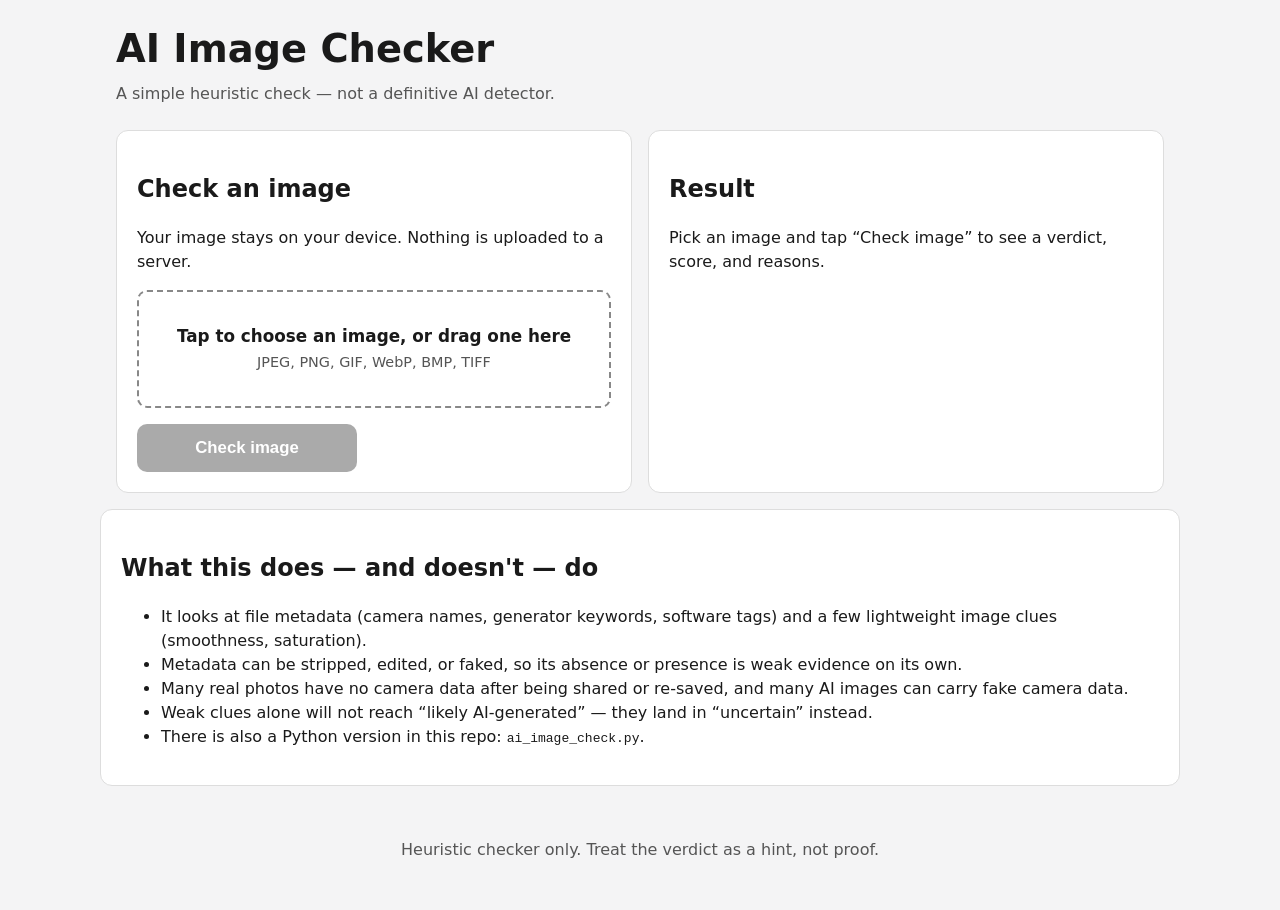
==== index.html @ d67d6201 "Add AI image checker: HTML/CSS/JS web version for GitHub Pages plus Python CLI" ====
<!DOCTYPE html>
<html lang="en">
<head>
<meta charset="utf-8">
<meta name="viewport" content="width=device-width, initial-scale=1">
<title>AI Image Checker</title>
<meta name="description" content="A simple, client-side heuristic checker: is this image likely AI-generated, or a real camera photo?">
<link rel="stylesheet" href="style.css">
</head>
<body>
<header class="site-header">
  <h1>AI Image Checker</h1>
  <p class="tagline">A simple heuristic check — not a definitive AI detector.</p>
</header>

<main class="layout">
  <section class="card upload-card" aria-labelledby="upload-heading">
    <h2 id="upload-heading">Check an image</h2>
    <p>Your image stays on your device. Nothing is uploaded to a server.</p>

    <label class="dropzone" id="dropzone" for="file-input">
      <span class="dropzone-text">Tap to choose an image, or drag one here</span>
      <span class="dropzone-hint">JPEG, PNG, GIF, WebP, BMP, TIFF</span>
      <input type="file" id="file-input" accept="image/*" class="visually-hidden">
    </label>

    <button type="button" id="check-button" disabled>Check image</button>
    <p class="error" id="error" role="alert" hidden></p>

    <figure class="preview" id="preview" hidden>
      <img id="preview-img" alt="Preview of the image you selected">
      <figcaption id="file-info"></figcaption>
    </figure>
  </section>

  <section class="card result-card" aria-labelledby="result-heading" aria-live="polite">
    <h2 id="result-heading">Result</h2>
    <div id="empty-state">
      <p>Pick an image and tap “Check image” to see a verdict, score, and reasons.</p>
    </div>
    <div id="result" hidden>
      <p class="verdict" id="verdict"></p>
      <p class="score-line">Score: <strong id="score"></strong> / 100</p>
      <div class="score-bar" role="img" aria-label="AI likelihood score bar">
        <div class="score-fill" id="score-fill"></div>
      </div>
      <p class="score-legend">0 = most like a real camera photo &nbsp;·&nbsp; 50 = uncertain &nbsp;·&nbsp; 100 = most like AI-generated</p>
      <h3>Reasons</h3>
      <ul id="reasons"></ul>
    </div>
  </section>
</main>

<section class="card limits">
  <h2>What this does — and doesn't — do</h2>
  <ul>
    <li>It looks at file metadata (camera names, generator keywords, software tags) and a few lightweight image clues (smoothness, saturation).</li>
    <li>Metadata can be stripped, edited, or faked, so its absence or presence is weak evidence on its own.</li>
    <li>Many real photos have no camera data after being shared or re-saved, and many AI images can carry fake camera data.</li>
    <li>Weak clues alone will not reach “likely AI-generated” — they land in “uncertain” instead.</li>
    <li>There is also a Python version in this repo: <code>ai_image_check.py</code>.</li>
  </ul>
</section>

<footer class="site-footer">
  <p>Heuristic checker only. Treat the verdict as a hint, not proof.</p>
</footer>

<script src="script.js"></script>
</body>
</html>
---- style.css ----
/* Mobile-first, responsive. No external fonts or frameworks. */
* { box-sizing: border-box; }

body {
  margin: 0;
  font-family: system-ui, -apple-system, "Segoe UI", Roboto, Arial, sans-serif;
  line-height: 1.5;
  color: #1a1a1a;
  background: #f4f4f5;
}

.site-header, .site-footer {
  max-width: 1080px;
  margin: 0 auto;
  padding: 1.25rem 1rem 0.5rem;
}

.site-header h1 { margin: 0 0 0.25rem; font-size: 1.9rem; }
.tagline { margin: 0; color: #555; }

.layout {
  max-width: 1080px;
  margin: 0 auto;
  padding: 1rem;
  display: grid;
  gap: 1rem;
  grid-template-columns: 1fr;
}

.card {
  background: #fff;
  border: 1px solid #ddd;
  border-radius: 12px;
  padding: 1.25rem;
}

.limits {
  max-width: 1080px;
  margin: 0 auto 1rem;
  width: calc(100% - 2rem);
}

.dropzone {
  display: block;
  border: 2px dashed #888;
  border-radius: 10px;
  padding: 2rem 1rem;
  text-align: center;
  cursor: pointer;
  margin: 1rem 0;
}
/* Visually hidden, but still activatable via its <label> — unlike
   display:none / hidden inputs, which some mobile browsers ignore. */
.visually-hidden {
  position: absolute;
  width: 1px;
  height: 1px;
  overflow: hidden;
  clip: rect(0 0 0 0);
  white-space: nowrap;
}

.dropzone:hover, .dropzone:focus-within { border-color: #0b5fff; background: #eef4ff; }
.dropzone-text { display: block; font-weight: 600; font-size: 1.05rem; }
.dropzone-hint { color: #555; font-size: 0.9rem; }

button {
  width: 100%;
  min-height: 48px;
  font-size: 1.05rem;
  font-weight: 600;
  border: 0;
  border-radius: 10px;
  background: #0b5fff;
  color: #fff;
  cursor: pointer;
}
button:disabled { background: #aaa; cursor: not-allowed; }

.error { color: #a00; font-weight: 600; }

.preview { margin: 1rem 0 0; }
.preview img {
  width: 100%;
  height: auto;
  max-height: 420px;
  object-fit: contain;
  border-radius: 8px;
  background: #eee;
}

.verdict { font-size: 1.4rem; font-weight: 700; margin: 0.5rem 0; }
.verdict.ai { color: #8a1c1c; }
.verdict.real { color: #14632e; }
.verdict.uncertain { color: #7a5a00; }

.score-bar {
  height: 16px;
  background: #e5e5e5;
  border-radius: 8px;
  overflow: hidden;
}
.score-fill { height: 100%; width: 50%; background: #0b5fff; }
.score-legend { color: #555; font-size: 0.9rem; }

.site-footer { padding-bottom: 2rem; color: #555; text-align: center; }

/* PC / tablet: two columns side by side, narrower buttons */
@media (min-width: 800px) {
  .layout { grid-template-columns: 1fr 1fr; }
  .site-header h1 { font-size: 2.4rem; }
  button { width: auto; min-width: 220px; }
}
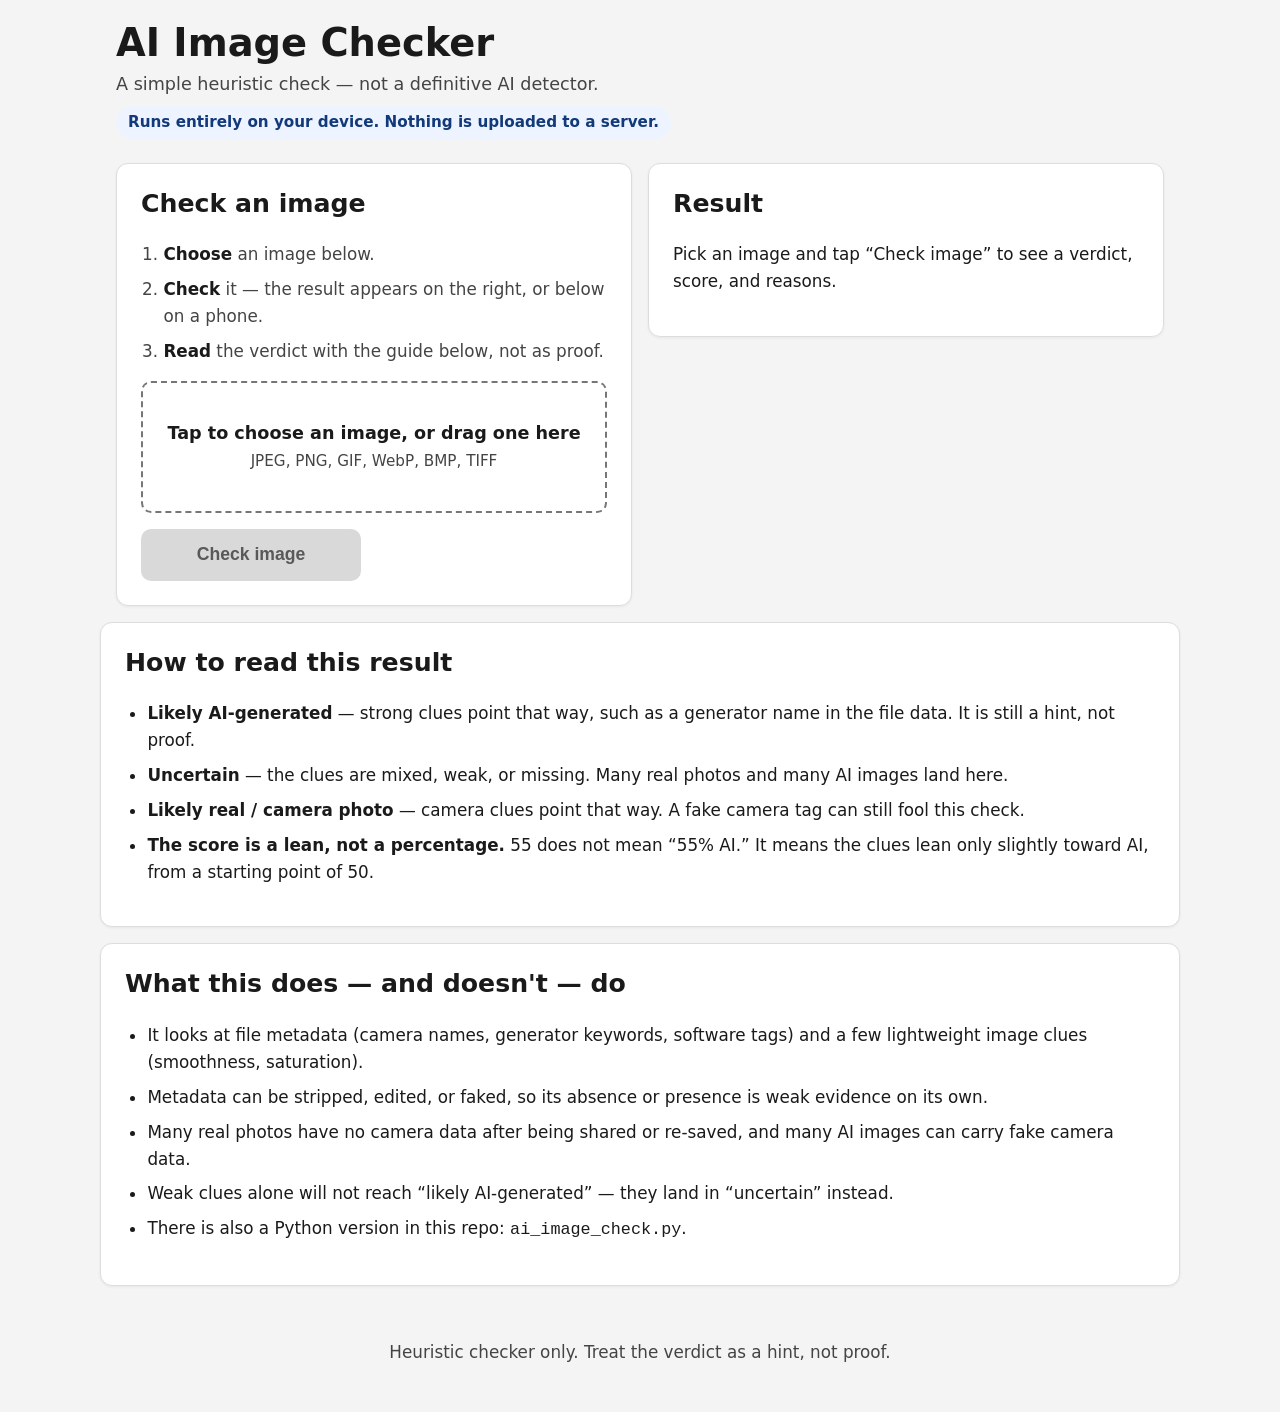
==== commit ac01d928: "Improve AI image checker: structured metadata parsing, better UI/UX, more tests, Pages polish, fix r" ====
--- a/index.html
+++ b/index.html
@@ -3,20 +3,30 @@
 <head>
 <meta charset="utf-8">
 <meta name="viewport" content="width=device-width, initial-scale=1">
+<meta name="theme-color" content="#0b5fff">
 <title>AI Image Checker</title>
 <meta name="description" content="A simple, client-side heuristic checker: is this image likely AI-generated, or a real camera photo?">
 <link rel="stylesheet" href="style.css">
+<link rel="icon" href="favicon.svg" type="image/svg+xml">
+<link rel="manifest" href="manifest.webmanifest">
 </head>
 <body>
+<a class="skip-link" href="#main">Skip to the image checker</a>
+
 <header class="site-header">
   <h1>AI Image Checker</h1>
   <p class="tagline">A simple heuristic check — not a definitive AI detector.</p>
+  <p class="privacy-note">Runs entirely on your device. Nothing is uploaded to a server.</p>
 </header>
 
-<main class="layout">
+<main class="layout" id="main">
   <section class="card upload-card" aria-labelledby="upload-heading">
     <h2 id="upload-heading">Check an image</h2>
-    <p>Your image stays on your device. Nothing is uploaded to a server.</p>
+    <ol class="steps" aria-label="How to use the checker">
+      <li><strong>Choose</strong> an image below.</li>
+      <li><strong>Check</strong> it — the result appears on the right, or below on a phone.</li>
+      <li><strong>Read</strong> the verdict with the guide below, not as proof.</li>
+    </ol>
 
     <label class="dropzone" id="dropzone" for="file-input">
       <span class="dropzone-text">Tap to choose an image, or drag one here</span>
@@ -44,12 +54,23 @@
       <div class="score-bar" role="img" aria-label="AI likelihood score bar">
         <div class="score-fill" id="score-fill"></div>
       </div>
+      <p class="score-scale" aria-hidden="true"><span>0</span><span>35</span><span>75</span><span>100</span></p>
       <p class="score-legend">0 = most like a real camera photo &nbsp;·&nbsp; 50 = uncertain &nbsp;·&nbsp; 100 = most like AI-generated</p>
       <h3>Reasons</h3>
       <ul id="reasons"></ul>
     </div>
   </section>
 </main>
+
+<section class="card how-to-read" aria-labelledby="how-to-read-heading">
+  <h2 id="how-to-read-heading">How to read this result</h2>
+  <ul>
+    <li><strong>Likely AI-generated</strong> — strong clues point that way, such as a generator name in the file data. It is still a hint, not proof.</li>
+    <li><strong>Uncertain</strong> — the clues are mixed, weak, or missing. Many real photos and many AI images land here.</li>
+    <li><strong>Likely real / camera photo</strong> — camera clues point that way. A fake camera tag can still fool this check.</li>
+    <li><strong>The score is a lean, not a percentage.</strong> 55 does not mean “55% AI.” It means the clues lean only slightly toward AI, from a starting point of 50.</li>
+  </ul>
+</section>
 
 <section class="card limits">
   <h2>What this does — and doesn't — do</h2>
--- a/style.css
+++ b/style.css
@@ -1,13 +1,42 @@
-/* Mobile-first, responsive. No external fonts or frameworks. */
+/* Mobile-first, responsive. No external fonts, frameworks, or network requests. */
 * { box-sizing: border-box; }
+
+:root {
+  --text: #1a1a1a;
+  --muted: #444;
+  --page-bg: #f4f4f5;
+  --card-bg: #fff;
+  --card-border: #ddd;
+  --accent: #0b5fff;
+  --accent-dark: #0849cc;
+  --accent-soft: #eef4ff;
+  --track: #e5e5e5;
+  --error: #a00;
+  --focus: #0b5fff;
+}
 
 body {
   margin: 0;
   font-family: system-ui, -apple-system, "Segoe UI", Roboto, Arial, sans-serif;
-  line-height: 1.5;
-  color: #1a1a1a;
-  background: #f4f4f5;
-}
+  font-size: 1.05rem;
+  line-height: 1.6;
+  color: var(--text);
+  background: var(--page-bg);
+}
+
+/* Keyboard users: a visible skip link, hidden until focused. */
+.skip-link {
+  position: absolute;
+  left: -9999px;
+  top: 0;
+  background: var(--accent);
+  color: #fff;
+  padding: 0.75rem 1rem;
+  border-radius: 0 0 10px 0;
+  font-weight: 600;
+  z-index: 10;
+}
+.skip-link:focus { left: 0; }
 
 .site-header, .site-footer {
   max-width: 1080px;
@@ -15,8 +44,22 @@
   padding: 1.25rem 1rem 0.5rem;
 }
 
-.site-header h1 { margin: 0 0 0.25rem; font-size: 1.9rem; }
-.tagline { margin: 0; color: #555; }
+.site-header h1 {
+  margin: 0 0 0.25rem;
+  font-size: clamp(1.9rem, 6vw, 2.4rem);
+  line-height: 1.2;
+}
+.tagline { margin: 0; color: var(--muted); font-size: 1.1rem; }
+.privacy-note {
+  margin: 0.5rem 0 0;
+  display: inline-block;
+  background: var(--accent-soft);
+  color: #123a7a;
+  border-radius: 999px;
+  padding: 0.25rem 0.75rem;
+  font-size: 0.95rem;
+  font-weight: 600;
+}
 
 .layout {
   max-width: 1080px;
@@ -25,29 +68,41 @@
   display: grid;
   gap: 1rem;
   grid-template-columns: 1fr;
+  align-items: start;
 }
 
 .card {
-  background: #fff;
-  border: 1px solid #ddd;
+  background: var(--card-bg);
+  border: 1px solid var(--card-border);
   border-radius: 12px;
   padding: 1.25rem;
-}
-
-.limits {
+  box-shadow: 0 1px 3px rgba(0, 0, 0, 0.06);
+}
+
+.card h2 { margin-top: 0; line-height: 1.3; }
+.card ul, .card ol { padding-left: 1.4rem; }
+.card li { margin-bottom: 0.5rem; }
+
+.how-to-read, .limits {
   max-width: 1080px;
   margin: 0 auto 1rem;
   width: calc(100% - 2rem);
 }
 
+/* Numbered steps, kept compact on phones. */
+.steps { margin: 0 0 0.5rem; color: var(--muted); }
+.steps strong { color: var(--text); }
+
 .dropzone {
   display: block;
-  border: 2px dashed #888;
+  border: 2px dashed #767676;
   border-radius: 10px;
-  padding: 2rem 1rem;
+  padding: 2.25rem 1rem;
+  min-height: 132px;
   text-align: center;
   cursor: pointer;
   margin: 1rem 0;
+  transition: border-color 150ms ease, background-color 150ms ease;
 }
 /* Visually hidden, but still activatable via its <label> — unlike
    display:none / hidden inputs, which some mobile browsers ignore. */
@@ -60,26 +115,37 @@
   white-space: nowrap;
 }
 
-.dropzone:hover, .dropzone:focus-within { border-color: #0b5fff; background: #eef4ff; }
-.dropzone-text { display: block; font-weight: 600; font-size: 1.05rem; }
-.dropzone-hint { color: #555; font-size: 0.9rem; }
+.dropzone:hover, .dropzone:focus-within { border-color: var(--accent); background: var(--accent-soft); }
+.dropzone:active { background: #dde9ff; }
+.dropzone-text { display: block; font-weight: 700; font-size: 1.1rem; }
+.dropzone-hint { color: var(--muted); font-size: 0.95rem; }
 
 button {
   width: 100%;
-  min-height: 48px;
-  font-size: 1.05rem;
-  font-weight: 600;
+  min-height: 52px;
+  padding: 0.75rem 1.25rem;
+  font-size: 1.1rem;
+  font-weight: 700;
   border: 0;
   border-radius: 10px;
-  background: #0b5fff;
+  background: var(--accent);
   color: #fff;
   cursor: pointer;
-}
-button:disabled { background: #aaa; cursor: not-allowed; }
-
-.error { color: #a00; font-weight: 600; }
-
-.preview { margin: 1rem 0 0; }
+  transition: background-color 150ms ease;
+}
+button:hover:not(:disabled) { background: var(--accent-dark); }
+button:active:not(:disabled) { background: #063a9e; }
+/* Clear keyboard focus, without relying on the browser default alone. */
+button:focus-visible, .dropzone:focus-visible {
+  outline: 3px solid var(--focus);
+  outline-offset: 3px;
+}
+/* Higher-contrast disabled state than white-on-grey. */
+button:disabled { background: #d9d9d9; color: #595959; cursor: not-allowed; }
+
+.error { color: var(--error); font-weight: 700; }
+
+.preview { margin: 1.25rem 0 0; }
 .preview img {
   width: 100%;
   height: auto;
@@ -88,26 +154,70 @@
   border-radius: 8px;
   background: #eee;
 }
-
-.verdict { font-size: 1.4rem; font-weight: 700; margin: 0.5rem 0; }
+.preview figcaption {
+  margin-top: 0.5rem;
+  color: var(--muted);
+  font-size: 0.95rem;
+  overflow-wrap: anywhere;
+}
+
+.verdict { font-size: 1.5rem; font-weight: 800; margin: 0.5rem 0; line-height: 1.3; }
 .verdict.ai { color: #8a1c1c; }
 .verdict.real { color: #14632e; }
 .verdict.uncertain { color: #7a5a00; }
 
+.score-line { font-size: 1.1rem; }
 .score-bar {
-  height: 16px;
-  background: #e5e5e5;
-  border-radius: 8px;
+  height: 20px;
+  background: var(--track);
+  border-radius: 10px;
   overflow: hidden;
 }
-.score-fill { height: 100%; width: 50%; background: #0b5fff; }
-.score-legend { color: #555; font-size: 0.9rem; }
-
-.site-footer { padding-bottom: 2rem; color: #555; text-align: center; }
-
-/* PC / tablet: two columns side by side, narrower buttons */
+.score-fill { height: 100%; width: 50%; background: var(--accent); }
+/* Threshold markers under the bar: 0, 35, 75, 100. Purely visual;
+   the score value itself is still set by script.js. */
+.score-scale {
+  display: flex;
+  justify-content: space-between;
+  margin: 0.25rem 0 0;
+  color: var(--muted);
+  font-size: 0.85rem;
+}
+.score-legend { color: var(--muted); font-size: 0.95rem; }
+
+#reasons li { margin-bottom: 0.6rem; }
+
+.site-footer { padding-bottom: 2rem; color: var(--muted); text-align: center; }
+
+/* PC / tablet: two columns side by side, narrower button, result
+   stays visible at the top while scrolling the upload column. */
 @media (min-width: 800px) {
   .layout { grid-template-columns: 1fr 1fr; }
-  .site-header h1 { font-size: 2.4rem; }
+  .result-card { position: sticky; top: 1rem; }
   button { width: auto; min-width: 220px; }
-}
+  .card { padding: 1.5rem; }
+}
+
+/* Dark mode, using only system colours — no extra downloads. */
+@media (prefers-color-scheme: dark) {
+  :root {
+    --text: #f2f2f2;
+    --muted: #c9c9c9;
+    --page-bg: #17181a;
+    --card-bg: #232527;
+    --card-border: #444;
+    --accent-soft: #1e2f52;
+    --track: #444;
+  }
+  .privacy-note { color: #cfe0ff; }
+  .dropzone { border-color: #999; }
+  .preview img { background: #333; }
+  button:disabled { background: #444; color: #ccc; }
+  .verdict.ai { color: #ff9a9a; }
+  .verdict.real { color: #8fd9a8; }
+  .verdict.uncertain { color: #ffd970; }
+}
+
+@media (prefers-reduced-motion: reduce) {
+  .dropzone, button { transition: none; }
+}
